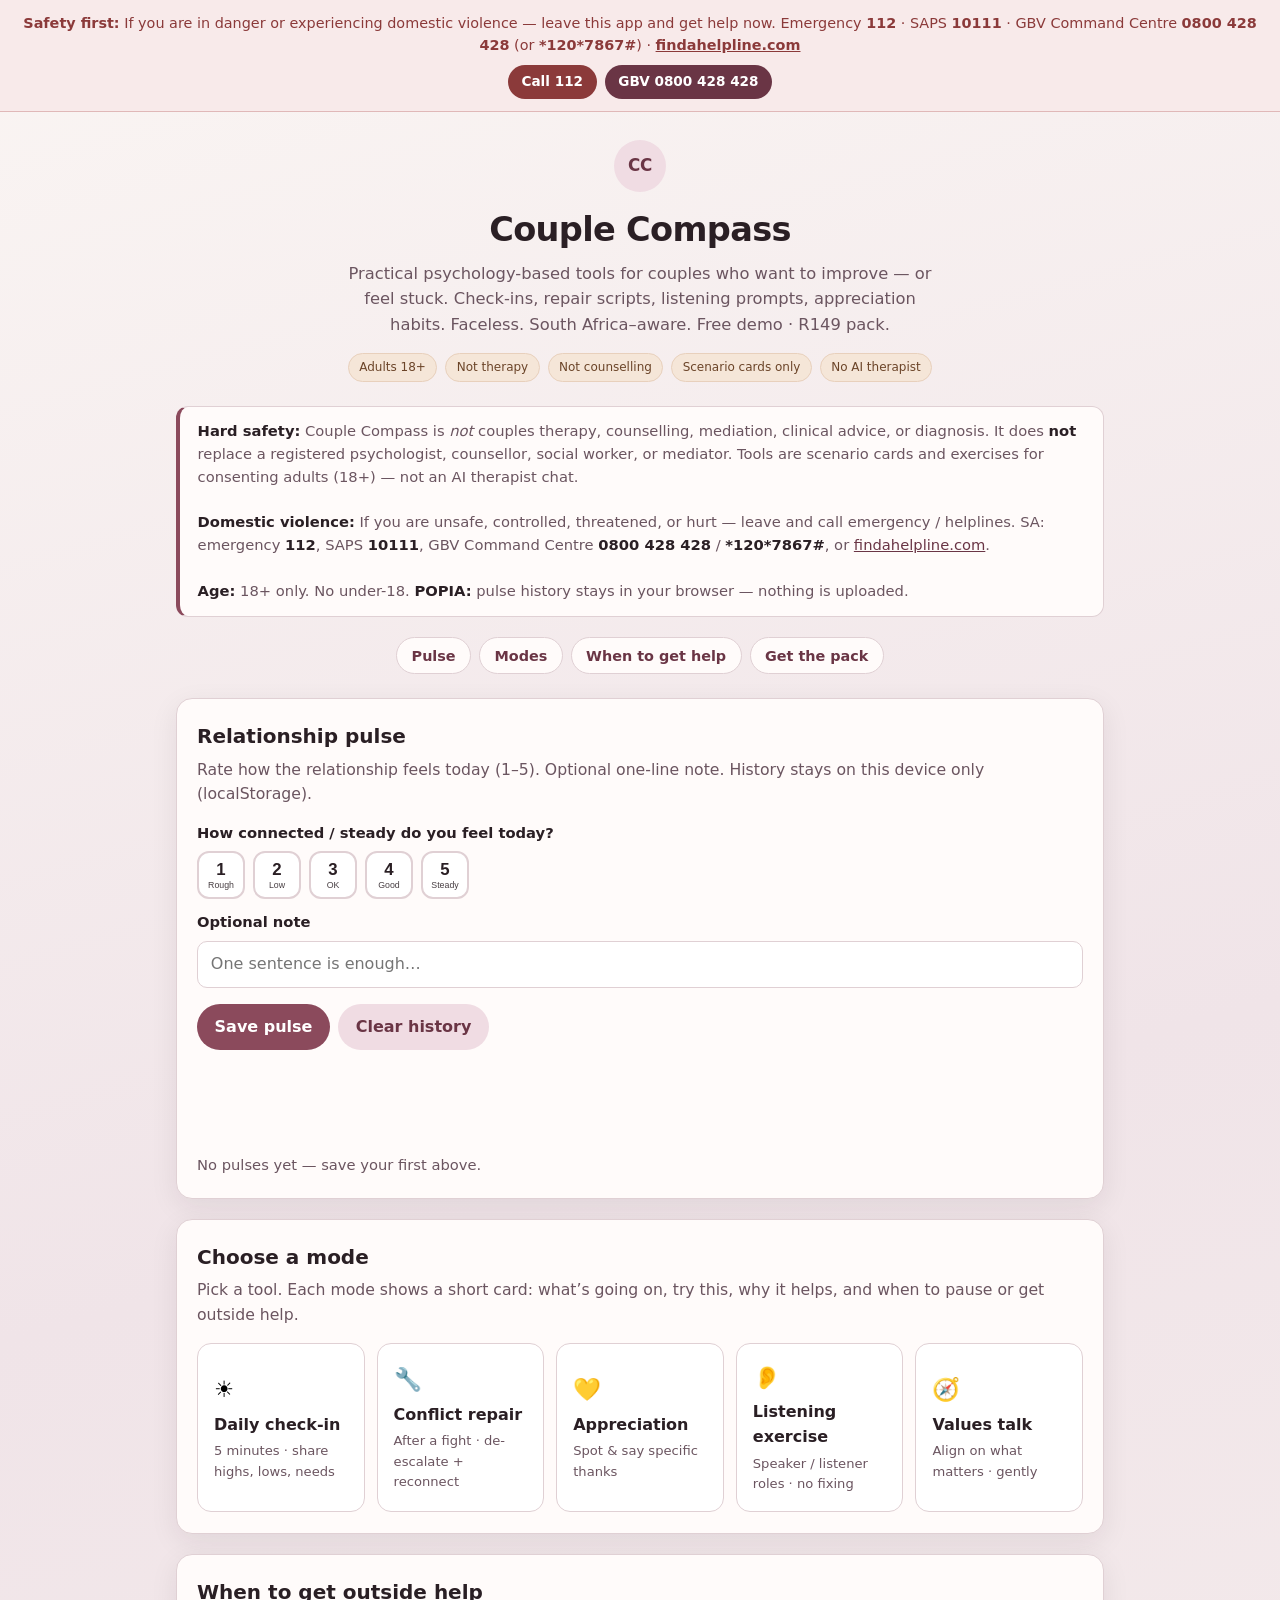
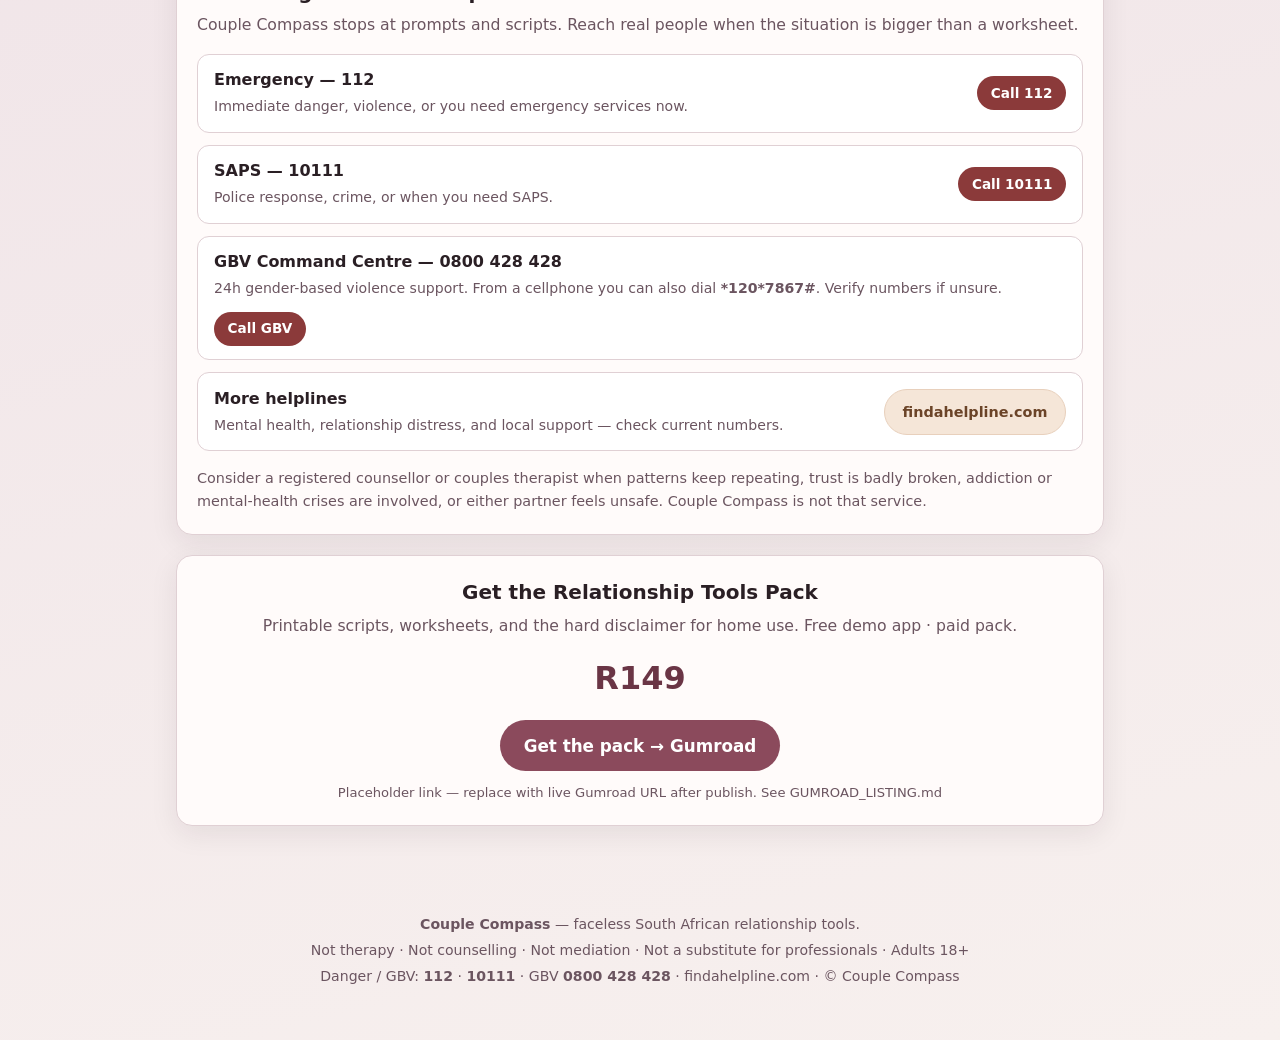
==== index.html @ 2f324078 "Initial Couple Compass MVP: demo app, pack, Gumroad listing Faceless SA relationship tools (not ther" ====
<!DOCTYPE html>
<html lang="en-ZA">
<head>
  <meta charset="utf-8">
  <meta name="viewport" content="width=device-width, initial-scale=1">
  <meta name="description" content="Couple Compass — practical relationship tools for South African couples: check-ins, repair scripts, listening prompts, appreciation habits. Not therapy. Adults 18+.">
  <meta name="robots" content="index,follow">
  <title>Couple Compass | Relationship tools (not therapy)</title>
  <link rel="stylesheet" href="css/styles.css">
  <link rel="icon" href="data:image/svg+xml,%3Csvg xmlns='http://www.w3.org/2000/svg' viewBox='0 0 64 64'%3E%3Ccircle fill='%238b4a5c' cx='32' cy='32' r='30'/%3E%3Ctext x='32' y='41' text-anchor='middle' fill='white' font-size='16' font-family='sans-serif' font-weight='700'%3ECC%3C/text%3E%3C/svg%3E">
</head>
<body>
  <div class="safety-bar" role="alert">
    <p>
      <strong>Safety first:</strong> If you are in danger or experiencing domestic violence — leave this app and get help now.
      Emergency <strong>112</strong> · SAPS <strong>10111</strong> · GBV Command Centre <strong>0800 428 428</strong> (or <strong>*120*7867#</strong>) ·
      <a href="https://findahelpline.com" target="_blank" rel="noopener noreferrer">findahelpline.com</a>
    </p>
    <div class="safety-actions">
      <a class="btn-call" href="tel:112">Call 112</a>
      <a class="btn-call alt" href="tel:0800428428">GBV 0800 428 428</a>
    </div>
  </div>

  <div class="wrap">
    <header class="site-header">
      <div class="logo-mark" aria-hidden="true">CC</div>
      <h1>Couple Compass</h1>
      <p class="tagline">Practical psychology-based tools for couples who want to improve — or feel stuck. Check-ins, repair scripts, listening prompts, appreciation habits. Faceless. South Africa–aware. Free demo · R149 pack.</p>
      <div class="badge-row">
        <span class="badge">Adults 18+</span>
        <span class="badge">Not therapy</span>
        <span class="badge">Not counselling</span>
        <span class="badge">Scenario cards only</span>
        <span class="badge">No AI therapist</span>
      </div>
    </header>

    <aside class="disclaimer-box" role="note">
      <strong>Hard safety:</strong> Couple Compass is <em>not</em> couples therapy, counselling, mediation, clinical advice, or diagnosis.
      It does <strong>not</strong> replace a registered psychologist, counsellor, social worker, or mediator.
      Tools are scenario cards and exercises for consenting adults (18+) — not an AI therapist chat.
      <br><br>
      <strong>Domestic violence:</strong> If you are unsafe, controlled, threatened, or hurt — leave and call emergency / helplines.
      SA: emergency <strong>112</strong>, SAPS <strong>10111</strong>, GBV Command Centre <strong>0800 428 428</strong> / <strong>*120*7867#</strong>, or
      <a href="https://findahelpline.com" target="_blank" rel="noopener noreferrer">findahelpline.com</a>.
      <br><br>
      <strong>Age:</strong> 18+ only. No under-18. <strong>POPIA:</strong> pulse history stays in your browser — nothing is uploaded.
    </aside>

    <nav class="modules" aria-label="Modes">
      <a href="#pulse">Pulse</a>
      <a href="#modes">Modes</a>
      <a href="#help">When to get help</a>
      <a href="#pack">Get the pack</a>
    </nav>

    <main>
      <!-- Relationship pulse -->
      <section class="card" id="pulse">
        <h2>Relationship pulse</h2>
        <p class="lead">Rate how the relationship feels today (1–5). Optional one-line note. History stays on this device only (localStorage).</p>
        <form id="pulse-form">
          <label>How connected / steady do you feel today?</label>
          <div class="mood-scale" id="pulse-scale" role="group" aria-label="Pulse from 1 to 5"></div>
          <label for="pulse-note">Optional note</label>
          <input type="text" id="pulse-note" maxlength="280" placeholder="One sentence is enough…">
          <div class="btn-row">
            <button type="submit" class="btn">Save pulse</button>
            <button type="button" class="btn btn-secondary" id="clear-pulse">Clear history</button>
          </div>
        </form>
        <div id="pulse-low-nudge" class="gate-crisis" hidden>
          <p><strong>Feeling very disconnected or unsafe?</strong> These tools are for ordinary friction — not crisis or abuse.</p>
          <p>If you feel controlled, threatened, or in danger: <a href="tel:112">112</a> · <a href="tel:0800428428">GBV 0800 428 428</a> · <a href="https://findahelpline.com" target="_blank" rel="noopener noreferrer">findahelpline.com</a></p>
        </div>
        <div class="chart-wrap" id="pulse-chart" aria-live="polite"></div>
        <ul class="history-list" id="pulse-history"></ul>
      </section>

      <!-- Mode picker -->
      <section class="card" id="modes">
        <h2>Choose a mode</h2>
        <p class="lead">Pick a tool. Each mode shows a short card: what’s going on, try this, why it helps, and when to pause or get outside help.</p>
        <div class="mode-grid" id="mode-grid"></div>
        <div class="protocol" id="mode-panel" hidden aria-live="polite"></div>
      </section>

      <!-- When to get help -->
      <section class="card" id="help">
        <h2>When to get outside help</h2>
        <p class="lead">Couple Compass stops at prompts and scripts. Reach real people when the situation is bigger than a worksheet.</p>
        <div class="call-list">
          <div class="call-item">
            <div>
              <h3>Emergency — 112</h3>
              <p>Immediate danger, violence, or you need emergency services now.</p>
            </div>
            <a class="btn-call-sm" href="tel:112">Call 112</a>
          </div>
          <div class="call-item">
            <div>
              <h3>SAPS — 10111</h3>
              <p>Police response, crime, or when you need SAPS.</p>
            </div>
            <a class="btn-call-sm" href="tel:10111">Call 10111</a>
          </div>
          <div class="call-item">
            <div>
              <h3>GBV Command Centre — 0800 428 428</h3>
              <p>24h gender-based violence support. From a cellphone you can also dial <strong>*120*7867#</strong>. Verify numbers if unsure.</p>
            </div>
            <a class="btn-call-sm" href="tel:0800428428">Call GBV</a>
          </div>
          <div class="call-item">
            <div>
              <h3>More helplines</h3>
              <p>Mental health, relationship distress, and local support — check current numbers.</p>
            </div>
            <a class="btn-link" href="https://findahelpline.com" target="_blank" rel="noopener noreferrer">findahelpline.com</a>
          </div>
        </div>
        <p class="help-note">Consider a registered counsellor or couples therapist when patterns keep repeating, trust is badly broken, addiction or mental-health crises are involved, or either partner feels unsafe. Couple Compass is not that service.</p>
      </section>

      <!-- Pack CTA -->
      <section class="card cta-box" id="pack">
        <h2>Get the Relationship Tools Pack</h2>
        <p class="lead">Printable scripts, worksheets, and the hard disclaimer for home use. Free demo app · paid pack.</p>
        <p class="price">R149</p>
        <a class="btn-cta" href="https://gumroad.com" target="_blank" rel="noopener noreferrer" id="gumroad-cta">Get the pack → Gumroad</a>
        <p class="cta-note">Placeholder link — replace with live Gumroad URL after publish. See GUMROAD_LISTING.md</p>
      </section>
    </main>
  </div>

  <footer>
    <p><strong>Couple Compass</strong> — faceless South African relationship tools.</p>
    <p>Not therapy · Not counselling · Not mediation · Not a substitute for professionals · Adults 18+</p>
    <p>Danger / GBV: <strong>112</strong> · <strong>10111</strong> · GBV <strong>0800 428 428</strong> · findahelpline.com · © Couple Compass</p>
  </footer>

  <script src="js/modes.js"></script>
  <script src="js/app.js"></script>
</body>
</html>
---- css/styles.css ----
/* Couple Compass — warm, faceless relationship tools */
:root {
  --bg: #f7f0ee;
  --bg-card: #fffbfa;
  --ink: #2a1f24;
  --muted: #6b5560;
  --accent: #8b4a5c;
  --accent-soft: #f0dce3;
  --accent-dark: #6a3545;
  --warm: #c4784a;
  --warm-soft: #f5e6d8;
  --safety: #8b3a3a;
  --safety-bg: #f8eaea;
  --border: #e0d0d4;
  --shadow: 0 8px 28px rgba(42, 31, 36, 0.08);
  --radius: 16px;
  --font: "Segoe UI", system-ui, -apple-system, sans-serif;
}

* { box-sizing: border-box; }
html { scroll-behavior: smooth; }
body {
  margin: 0;
  font-family: var(--font);
  color: var(--ink);
  background: linear-gradient(165deg, #faf5f3 0%, #f0e4e8 45%, #f7f0ee 100%);
  min-height: 100vh;
  line-height: 1.55;
}

a { color: var(--accent-dark); }
a:hover { color: var(--accent); }

.safety-bar {
  position: sticky;
  top: 0;
  z-index: 100;
  background: var(--safety-bg);
  color: var(--safety);
  border-bottom: 1px solid #e0b8b8;
  padding: 0.75rem 1rem;
  font-size: 0.9rem;
  text-align: center;
}
.safety-bar p { margin: 0 0 0.5rem; }
.safety-bar a { color: var(--safety); font-weight: 600; text-decoration: underline; }
.safety-actions {
  display: flex;
  flex-wrap: wrap;
  gap: 0.5rem;
  justify-content: center;
}
.btn-call, .btn-call-sm {
  display: inline-block;
  padding: 0.4rem 0.85rem;
  background: var(--safety);
  color: #fff !important;
  text-decoration: none !important;
  border-radius: 999px;
  font-weight: 600;
  font-size: 0.85rem;
}
.btn-call.alt { background: #6a3545; }
.btn-call-sm { white-space: nowrap; }

.wrap { max-width: 960px; margin: 0 auto; padding: 0 1rem 2rem; }

.site-header {
  padding: 1.75rem 0.25rem 0.5rem;
  text-align: center;
}
.logo-mark {
  display: inline-flex;
  align-items: center;
  justify-content: center;
  width: 52px;
  height: 52px;
  border-radius: 50%;
  background: var(--accent-soft);
  color: var(--accent-dark);
  font-weight: 700;
  font-size: 1.05rem;
  letter-spacing: -0.02em;
  margin-bottom: 0.75rem;
}
.site-header h1 {
  margin: 0 0 0.35rem;
  font-size: clamp(1.6rem, 4vw, 2.1rem);
  font-weight: 700;
  letter-spacing: -0.02em;
}
.tagline {
  margin: 0 auto 1rem;
  max-width: 38rem;
  color: var(--muted);
  font-size: 1.02rem;
}
.badge-row {
  display: flex;
  flex-wrap: wrap;
  gap: 0.5rem;
  justify-content: center;
  margin-bottom: 1rem;
}
.badge {
  font-size: 0.75rem;
  padding: 0.25rem 0.65rem;
  border-radius: 999px;
  background: var(--warm-soft);
  color: #6b4428;
  border: 1px solid #e8d0bc;
}

.disclaimer-box {
  margin: 0 auto 1.25rem;
  padding: 0.85rem 1.1rem;
  background: var(--bg-card);
  border: 1px solid var(--border);
  border-left: 4px solid var(--accent);
  border-radius: 12px;
  font-size: 0.92rem;
  color: var(--muted);
}
.disclaimer-box strong { color: var(--ink); }

.modules {
  display: flex;
  flex-wrap: wrap;
  gap: 0.5rem;
  justify-content: center;
  margin-bottom: 1.5rem;
}
.modules a {
  text-decoration: none;
  padding: 0.4rem 0.9rem;
  border-radius: 999px;
  background: var(--bg-card);
  border: 1px solid var(--border);
  color: var(--accent-dark);
  font-size: 0.9rem;
  font-weight: 600;
}
.modules a:hover { background: var(--accent-soft); }

.card {
  background: var(--bg-card);
  border: 1px solid var(--border);
  border-radius: var(--radius);
  box-shadow: var(--shadow);
  padding: 1.35rem 1.25rem;
  margin-bottom: 1.25rem;
}
.card h2 {
  margin: 0 0 0.35rem;
  font-size: 1.25rem;
}
.lead {
  margin: 0 0 1rem;
  color: var(--muted);
  font-size: 0.98rem;
}

label {
  display: block;
  font-weight: 600;
  font-size: 0.92rem;
  margin: 0.75rem 0 0.4rem;
}
input[type="text"] {
  width: 100%;
  padding: 0.65rem 0.8rem;
  border: 1px solid var(--border);
  border-radius: 10px;
  font: inherit;
  background: #fff;
}

.mood-scale {
  display: flex;
  flex-wrap: wrap;
  gap: 0.5rem;
}
.mood-btn {
  width: 3rem;
  height: 3rem;
  border-radius: 12px;
  border: 2px solid var(--border);
  background: #fff;
  font-weight: 700;
  font-size: 1.05rem;
  cursor: pointer;
  color: var(--ink);
  transition: background 0.15s, border-color 0.15s, color 0.15s;
}
.mood-btn:hover { border-color: var(--accent); }
.mood-btn.active {
  background: var(--accent);
  border-color: var(--accent);
  color: #fff;
}
.mood-btn .mood-hint {
  display: block;
  font-size: 0.55rem;
  font-weight: 500;
  opacity: 0.85;
}

.btn-row {
  display: flex;
  flex-wrap: wrap;
  gap: 0.5rem;
  margin-top: 1rem;
}
.btn, .btn-secondary, .btn-cta, .btn-link {
  display: inline-block;
  padding: 0.65rem 1.1rem;
  border-radius: 999px;
  font: inherit;
  font-weight: 600;
  cursor: pointer;
  border: none;
  text-decoration: none;
}
.btn {
  background: var(--accent);
  color: #fff;
}
.btn:hover { background: var(--accent-dark); }
.btn-secondary {
  background: var(--accent-soft);
  color: var(--accent-dark);
}
.btn-secondary:hover { background: #e8c8d4; }
.btn-link {
  background: var(--warm-soft);
  color: #6b4428;
  border: 1px solid #e8d0bc;
  font-size: 0.9rem;
}

.gate-crisis {
  margin-top: 1rem;
  padding: 0.85rem 1rem;
  background: var(--safety-bg);
  border: 1px solid #e0b8b8;
  border-radius: 12px;
  color: var(--safety);
  font-size: 0.92rem;
}
.gate-crisis a { color: var(--safety); font-weight: 600; }

.chart-wrap {
  display: flex;
  align-items: flex-end;
  gap: 4px;
  height: 72px;
  margin: 1rem 0 0.5rem;
  padding: 0.5rem 0;
}
.chart-bar {
  flex: 1;
  min-width: 6px;
  max-width: 28px;
  background: var(--accent-soft);
  border-radius: 4px 4px 0 0;
  border-bottom: 2px solid var(--accent);
}
.chart-bar.empty { background: transparent; border: none; }

.history-list {
  list-style: none;
  margin: 0.5rem 0 0;
  padding: 0;
  max-height: 220px;
  overflow-y: auto;
}
.history-list li {
  display: flex;
  gap: 0.75rem;
  padding: 0.55rem 0;
  border-bottom: 1px solid var(--border);
  font-size: 0.9rem;
}
.history-list .pulse-score {
  font-weight: 700;
  color: var(--accent-dark);
  min-width: 1.5rem;
}
.history-list .pulse-meta { color: var(--muted); font-size: 0.82rem; }
.history-empty { color: var(--muted); font-size: 0.92rem; margin: 0.5rem 0 0; }

.mode-grid {
  display: grid;
  grid-template-columns: repeat(auto-fill, minmax(160px, 1fr));
  gap: 0.75rem;
}
.mode-card {
  text-align: left;
  padding: 1rem;
  border-radius: 14px;
  border: 1px solid var(--border);
  background: #fff;
  cursor: pointer;
  font: inherit;
  transition: border-color 0.15s, box-shadow 0.15s;
}
.mode-card:hover, .mode-card.active {
  border-color: var(--accent);
  box-shadow: 0 4px 16px rgba(139, 74, 92, 0.12);
}
.mode-card .mode-icon {
  font-size: 1.4rem;
  margin-bottom: 0.35rem;
}
.mode-card h3 {
  margin: 0 0 0.25rem;
  font-size: 1rem;
  color: var(--ink);
}
.mode-card p {
  margin: 0;
  font-size: 0.82rem;
  color: var(--muted);
}

.protocol {
  margin-top: 1.25rem;
  padding: 1.15rem;
  background: #fff;
  border: 1px solid var(--border);
  border-radius: 14px;
  border-top: 4px solid var(--accent);
}
.protocol h3 {
  margin: 0 0 0.5rem;
  font-size: 1.15rem;
}
.protocol .proto-section {
  margin: 1rem 0 0;
}
.protocol .proto-section h4 {
  margin: 0 0 0.35rem;
  font-size: 0.85rem;
  text-transform: uppercase;
  letter-spacing: 0.04em;
  color: var(--accent);
}
.protocol ol, .protocol ul {
  margin: 0.25rem 0 0;
  padding-left: 1.2rem;
}
.protocol li { margin: 0.3rem 0; }
.protocol .script-box {
  background: var(--accent-soft);
  border-radius: 10px;
  padding: 0.85rem 1rem;
  font-style: italic;
  margin-top: 0.5rem;
}
.protocol .warn-box {
  background: var(--safety-bg);
  border-radius: 10px;
  padding: 0.75rem 1rem;
  color: var(--safety);
  font-size: 0.9rem;
  margin-top: 0.75rem;
}
.step-nav {
  display: flex;
  flex-wrap: wrap;
  gap: 0.5rem;
  margin-top: 1rem;
  align-items: center;
}
.step-label { font-size: 0.85rem; color: var(--muted); margin-right: auto; }

.call-list { display: flex; flex-direction: column; gap: 0.75rem; }
.call-item {
  display: flex;
  flex-wrap: wrap;
  gap: 0.75rem;
  align-items: center;
  justify-content: space-between;
  padding: 0.85rem 1rem;
  background: #fff;
  border: 1px solid var(--border);
  border-radius: 12px;
}
.call-item h3 { margin: 0 0 0.2rem; font-size: 1rem; }
.call-item p { margin: 0; font-size: 0.88rem; color: var(--muted); }
.help-note {
  margin: 1rem 0 0;
  font-size: 0.9rem;
  color: var(--muted);
}

.cta-box { text-align: center; }
.cta-box .price {
  font-size: 2rem;
  font-weight: 700;
  color: var(--accent-dark);
  margin: 0.5rem 0 1rem;
}
.btn-cta {
  background: var(--accent);
  color: #fff !important;
  font-size: 1.05rem;
  padding: 0.8rem 1.5rem;
}
.btn-cta:hover { background: var(--accent-dark); }
.cta-note {
  margin: 0.75rem 0 0;
  font-size: 0.82rem;
  color: var(--muted);
}

footer {
  text-align: center;
  padding: 2rem 1rem 3rem;
  color: var(--muted);
  font-size: 0.88rem;
}
footer p { margin: 0.25rem 0; }

@media (max-width: 520px) {
  .mood-btn { width: 2.6rem; height: 2.6rem; }
  .call-item { flex-direction: column; align-items: flex-start; }
}
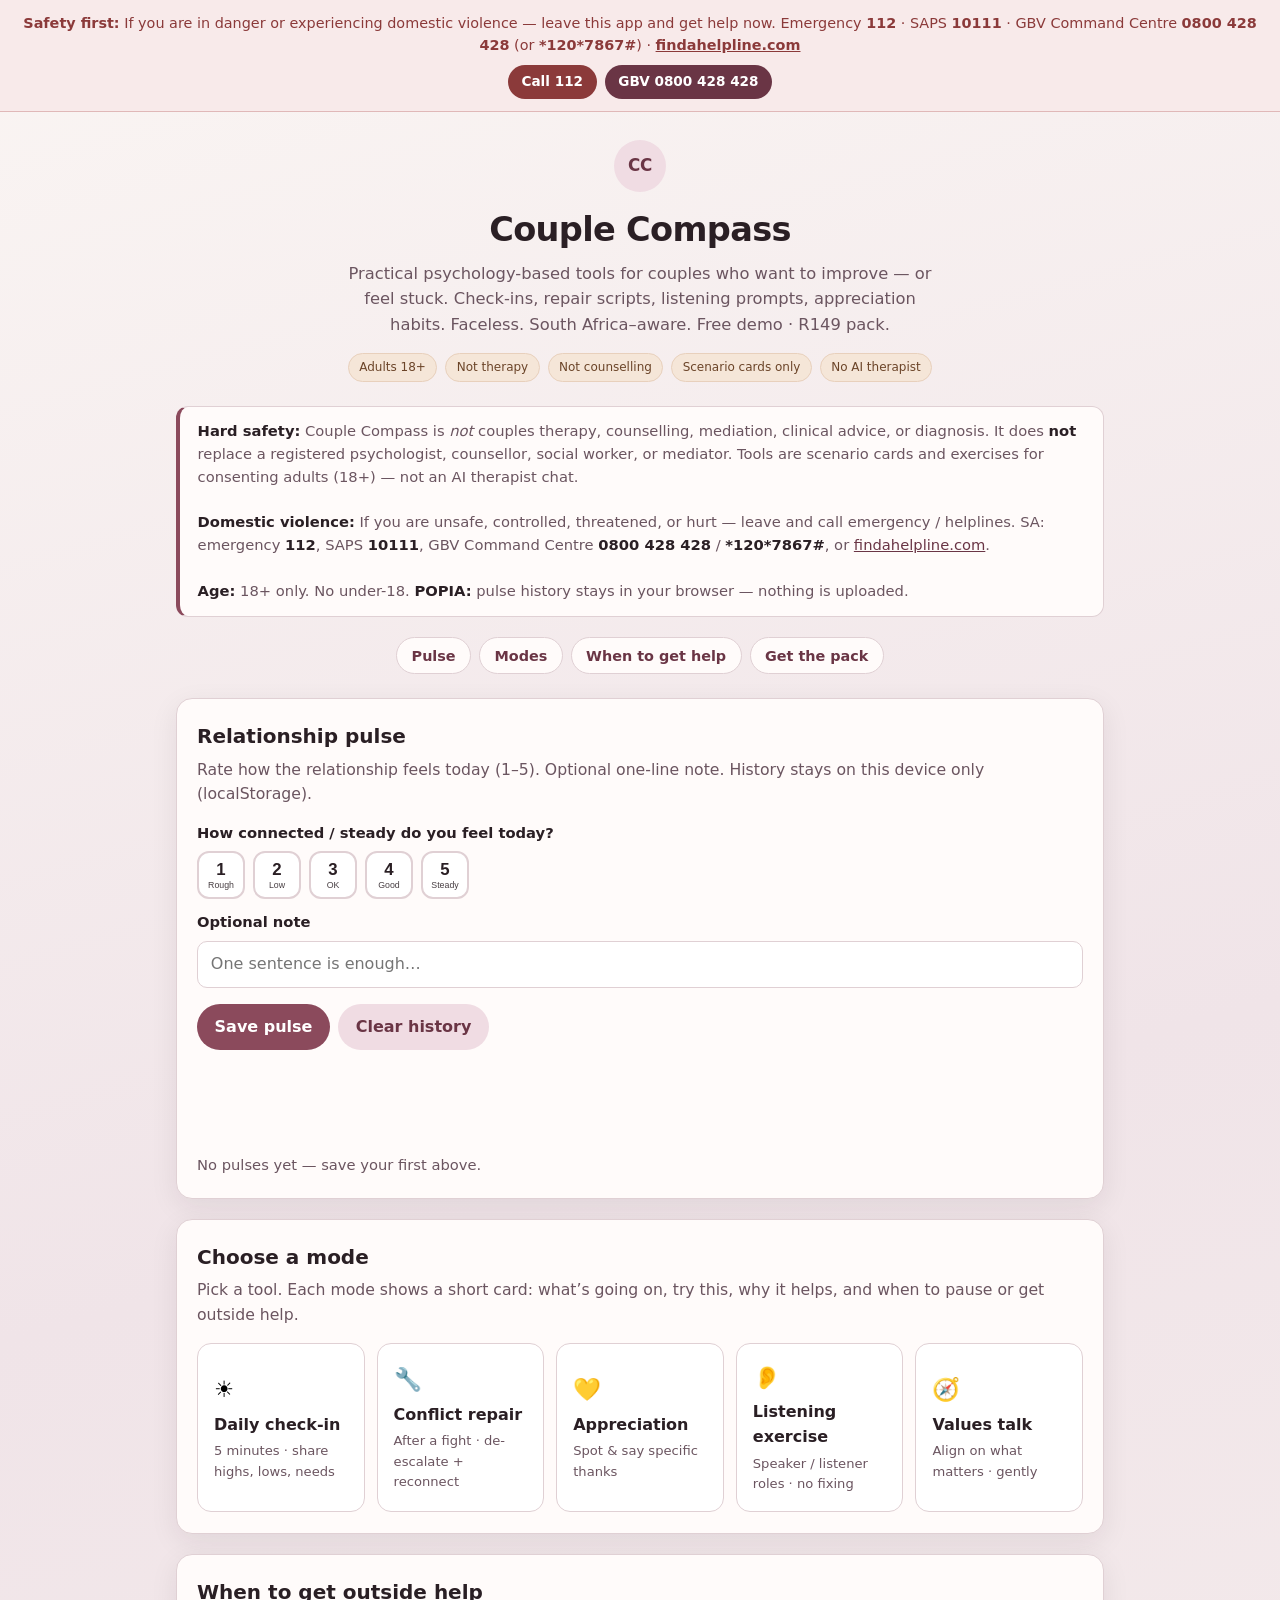
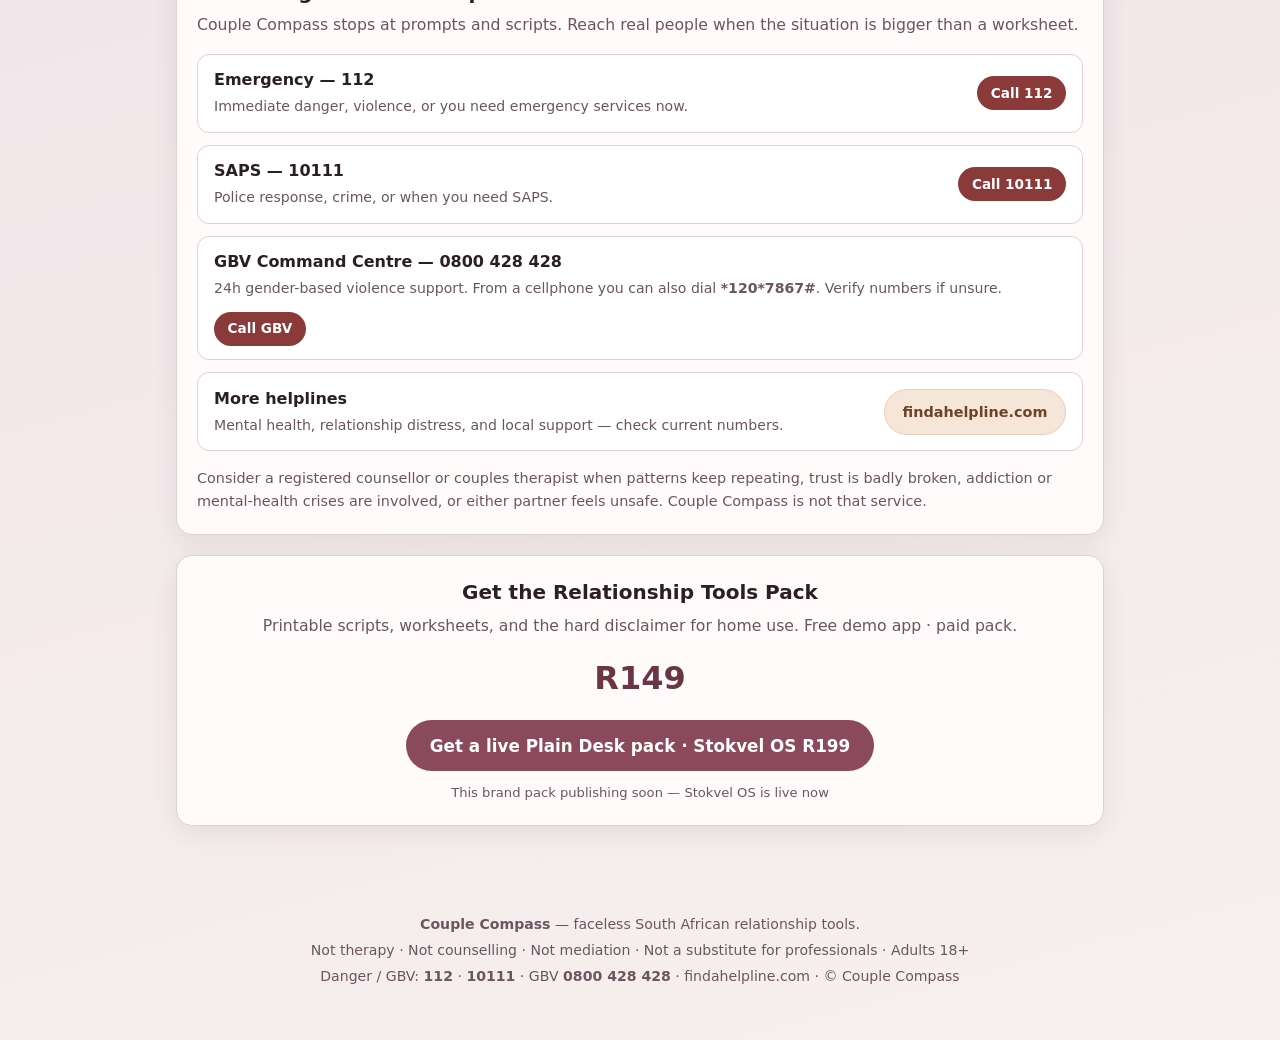
==== commit 84d0d8ec: "Fix Gumroad CTA: point demos to live Stokvel pack Replace PLACEHOLDER / bare gumroad links with stof" ====
--- a/index.html
+++ b/index.html
@@ -128,8 +128,8 @@
         <h2>Get the Relationship Tools Pack</h2>
         <p class="lead">Printable scripts, worksheets, and the hard disclaimer for home use. Free demo app · paid pack.</p>
         <p class="price">R149</p>
-        <a class="btn-cta" href="https://gumroad.com" target="_blank" rel="noopener noreferrer" id="gumroad-cta">Get the pack → Gumroad</a>
-        <p class="cta-note">Placeholder link — replace with live Gumroad URL after publish. See GUMROAD_LISTING.md</p>
+        <a class="btn-cta" href="https://stofficial.gumroad.com/l/ydbgne" target="_blank" rel="noopener noreferrer" id="gumroad-cta">Get a live Plain Desk pack · Stokvel OS R199</a>
+        <p class="cta-note">This brand pack publishing soon — Stokvel OS is live now</p>
       </section>
     </main>
   </div>
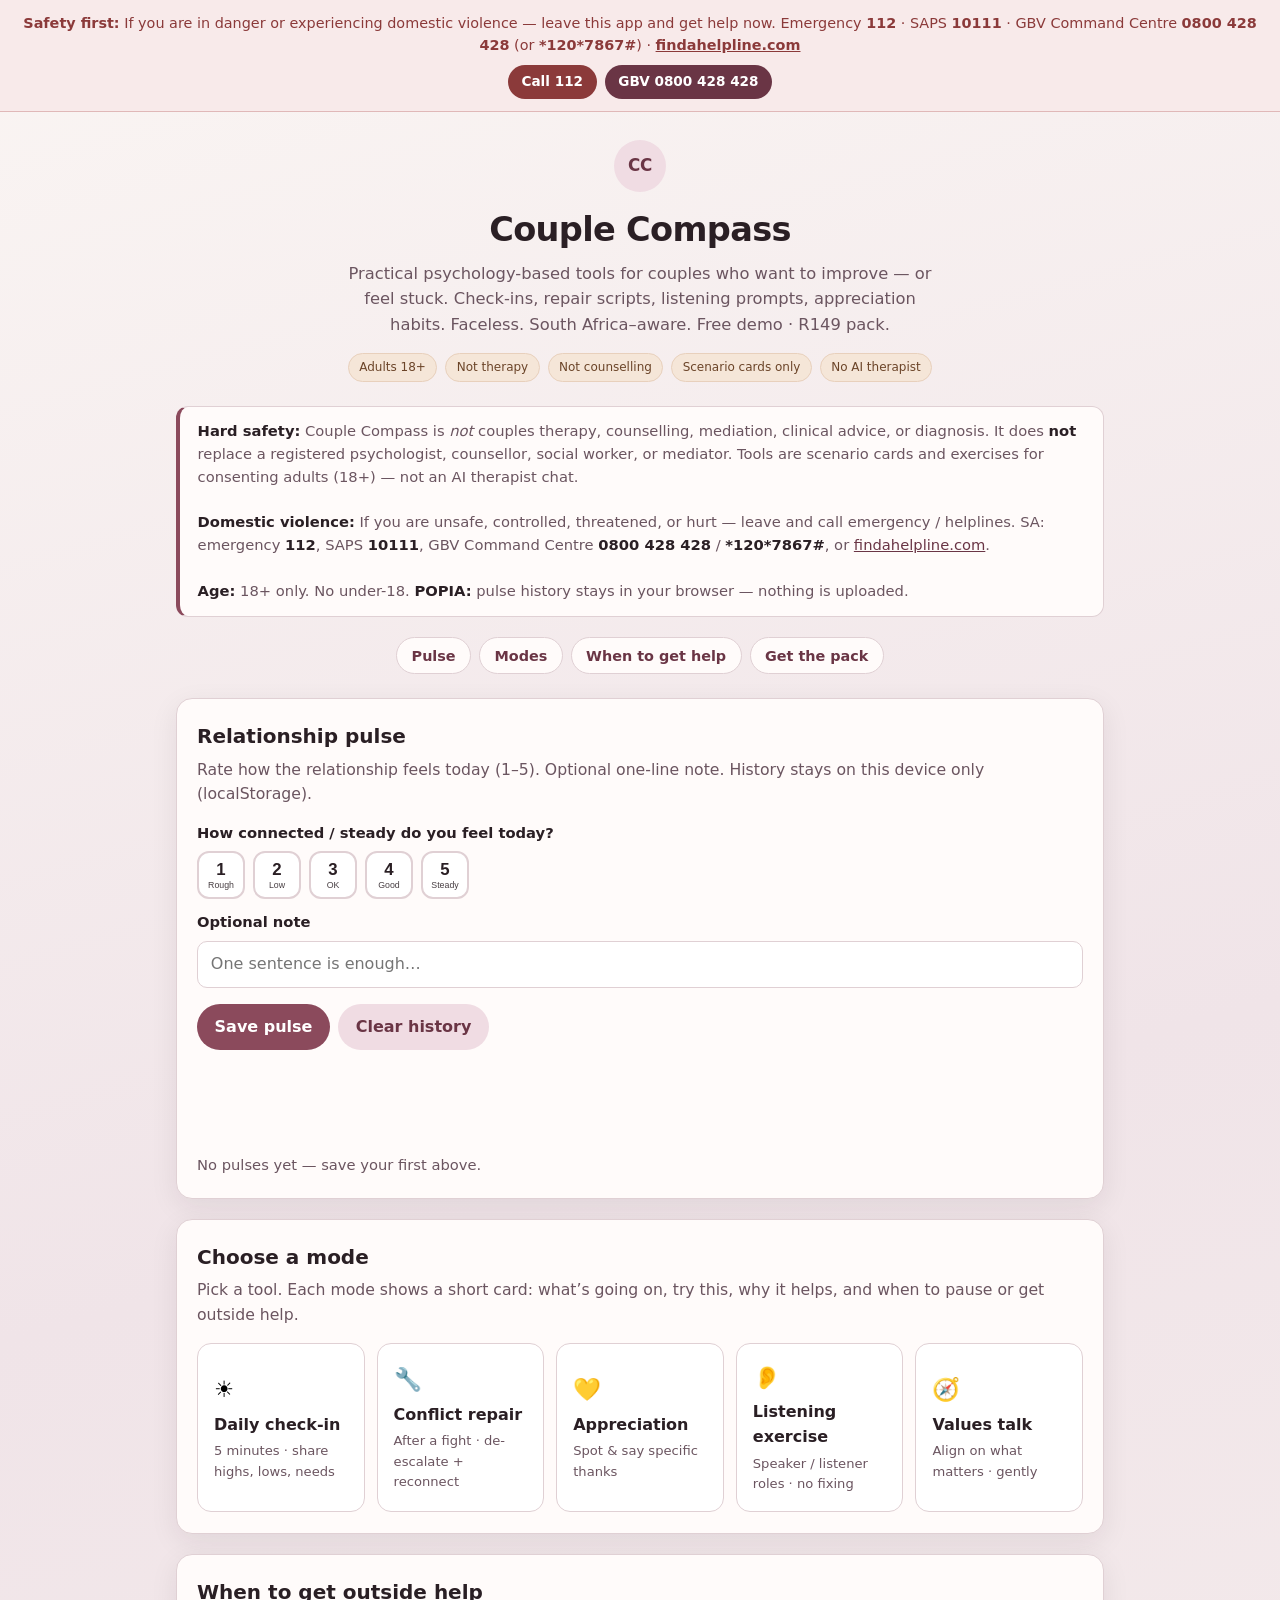
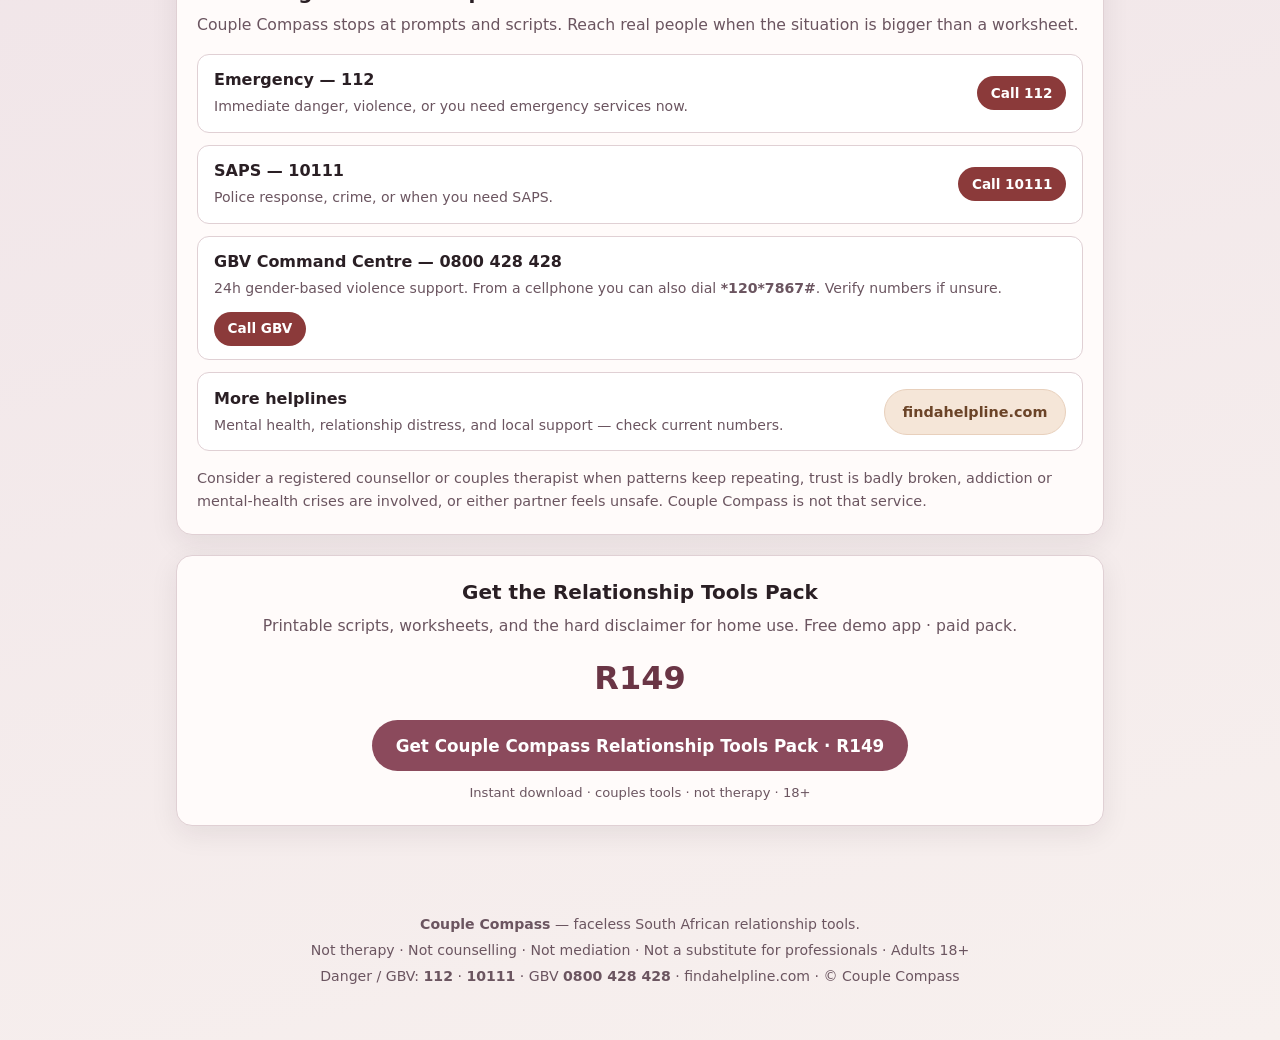
==== commit a6c1e745: "Swap demo CTA to live Couple Compass Gumroad SKU (ehwudi)" ====
--- a/index.html
+++ b/index.html
@@ -128,8 +128,8 @@
         <h2>Get the Relationship Tools Pack</h2>
         <p class="lead">Printable scripts, worksheets, and the hard disclaimer for home use. Free demo app · paid pack.</p>
         <p class="price">R149</p>
-        <a class="btn-cta" href="https://stofficial.gumroad.com/l/ydbgne" target="_blank" rel="noopener noreferrer" id="gumroad-cta">Get a live Plain Desk pack · Stokvel OS R199</a>
-        <p class="cta-note">This brand pack publishing soon — Stokvel OS is live now</p>
+        <a class="btn-cta" href="https://stofficial.gumroad.com/l/ehwudi" target="_blank" rel="noopener noreferrer" id="gumroad-cta">Get Couple Compass Relationship Tools Pack · R149</a>
+        <p class="cta-note">Instant download · couples tools · not therapy · 18+</p>
       </section>
     </main>
   </div>
